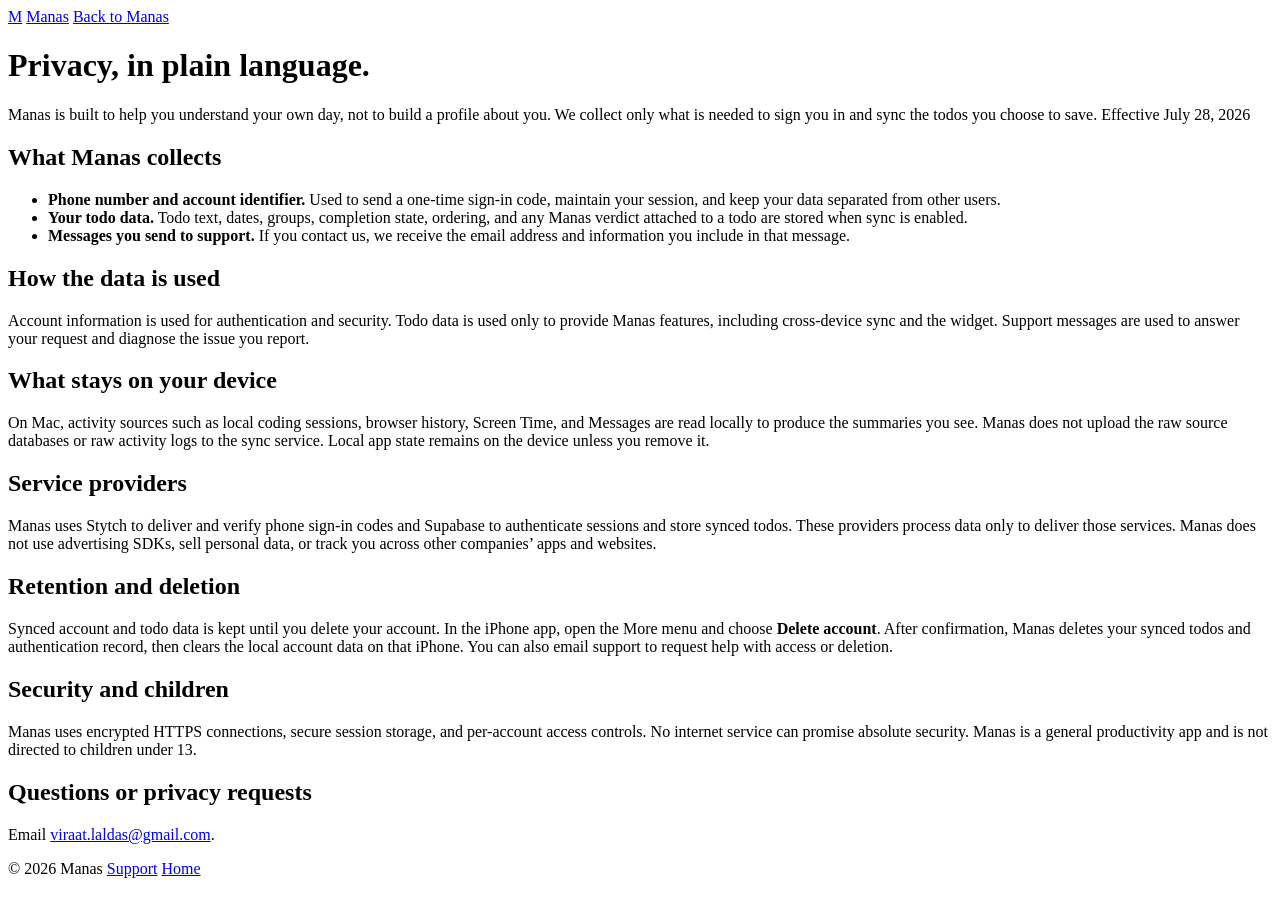
==== site/privacy/index.html @ 41608bca "Prepare Manas iOS 1.0 for App Store review" ====
<!doctype html>
<html lang="en">
<head>
  <meta charset="utf-8">
  <meta name="viewport" content="width=device-width, initial-scale=1">
  <title>Privacy Policy · Manas</title>
  <meta name="description" content="How Manas handles account, todo, and device data.">
  <link rel="stylesheet" href="/legal.css">
</head>
<body>
  <div class="wrap">
    <header>
      <a class="mark" href="/" aria-label="Manas home">M</a>
      <a class="brand" href="/">Manas</a>
      <a class="back" href="/">Back to Manas</a>
    </header>

    <main>
      <h1>Privacy, in plain language.</h1>
      <p class="lede">
        Manas is built to help you understand your own day, not to build a profile
        about you. We collect only what is needed to sign you in and sync the todos
        you choose to save.
        <span class="updated">Effective July 28, 2026</span>
      </p>

      <section>
        <h2>What Manas collects</h2>
        <ul>
          <li><strong>Phone number and account identifier.</strong> Used to send a one-time sign-in code, maintain your session, and keep your data separated from other users.</li>
          <li><strong>Your todo data.</strong> Todo text, dates, groups, completion state, ordering, and any Manas verdict attached to a todo are stored when sync is enabled.</li>
          <li><strong>Messages you send to support.</strong> If you contact us, we receive the email address and information you include in that message.</li>
        </ul>
      </section>

      <section>
        <h2>How the data is used</h2>
        <p>
          Account information is used for authentication and security. Todo data is
          used only to provide Manas features, including cross-device sync and the
          widget. Support messages are used to answer your request and diagnose the
          issue you report.
        </p>
      </section>

      <section>
        <h2>What stays on your device</h2>
        <p>
          On Mac, activity sources such as local coding sessions, browser history,
          Screen Time, and Messages are read locally to produce the summaries you see.
          Manas does not upload the raw source databases or raw activity logs to the
          sync service. Local app state remains on the device unless you remove it.
        </p>
      </section>

      <section>
        <h2>Service providers</h2>
        <p>
          Manas uses Stytch to deliver and verify phone sign-in codes and Supabase to
          authenticate sessions and store synced todos. These providers process data
          only to deliver those services. Manas does not use advertising SDKs, sell
          personal data, or track you across other companies’ apps and websites.
        </p>
      </section>

      <section>
        <h2>Retention and deletion</h2>
        <p>
          Synced account and todo data is kept until you delete your account. In the
          iPhone app, open the More menu and choose <strong>Delete account</strong>.
          After confirmation, Manas deletes your synced todos and authentication
          record, then clears the local account data on that iPhone. You can also
          email support to request help with access or deletion.
        </p>
      </section>

      <section>
        <h2>Security and children</h2>
        <p>
          Manas uses encrypted HTTPS connections, secure session storage, and
          per-account access controls. No internet service can promise absolute
          security. Manas is a general productivity app and is not directed to
          children under 13.
        </p>
      </section>

      <section class="contact">
        <h2>Questions or privacy requests</h2>
        <p>Email <a href="mailto:viraat.laldas@gmail.com">viraat.laldas@gmail.com</a>.</p>
      </section>
    </main>

    <footer>
      <span>© 2026 Manas</span>
      <a href="/support/">Support</a>
      <a href="/">Home</a>
    </footer>
  </div>
</body>
</html>
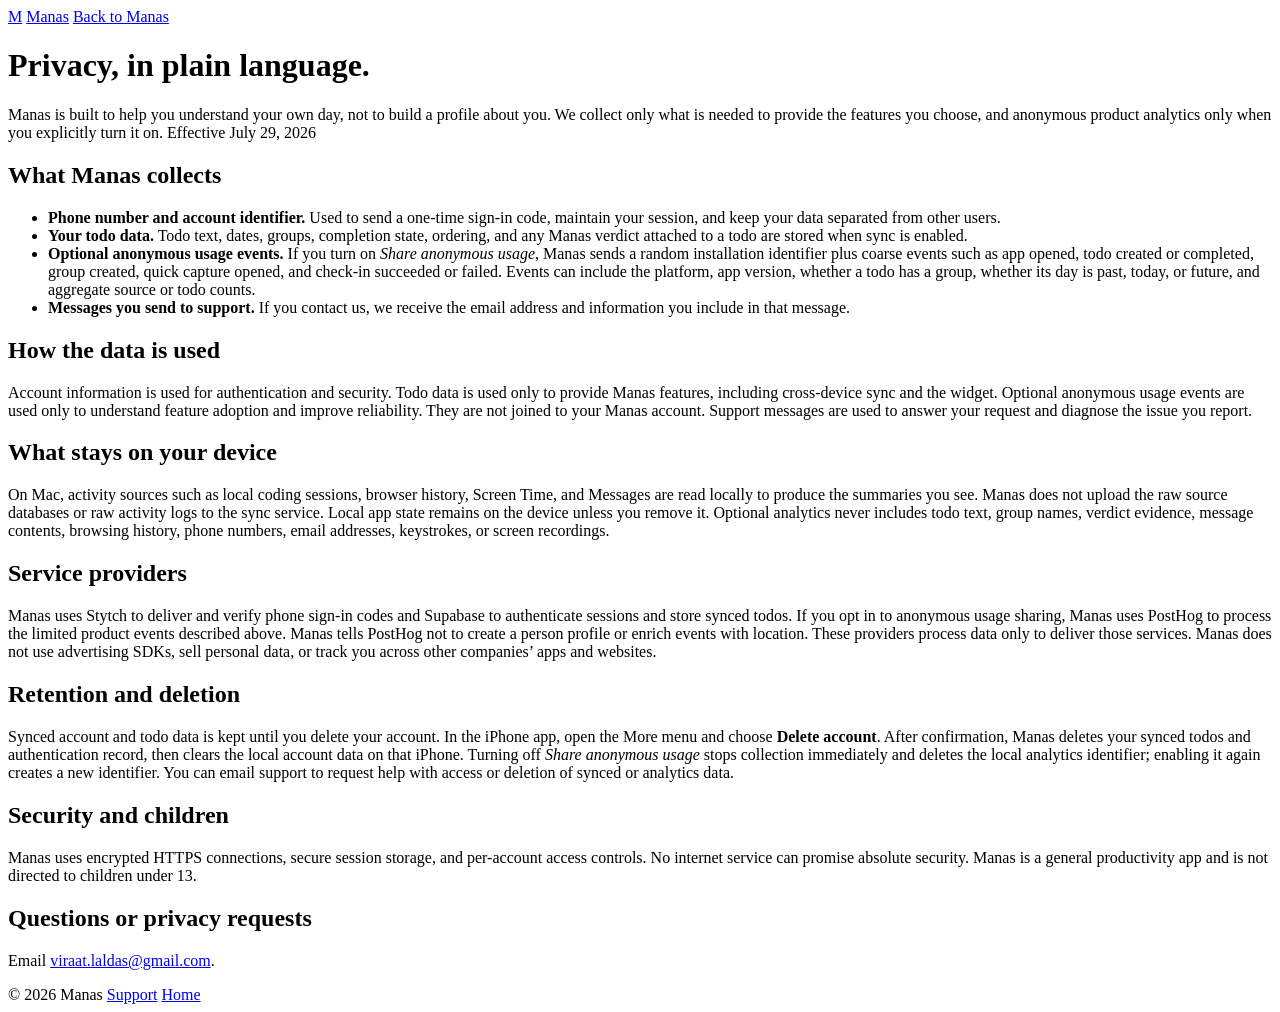
==== commit b19e231e: "Add opt-in analytics and publish Manas 0.2.7" ====
--- a/site/privacy/index.html
+++ b/site/privacy/index.html
@@ -4,7 +4,7 @@
   <meta charset="utf-8">
   <meta name="viewport" content="width=device-width, initial-scale=1">
   <title>Privacy Policy · Manas</title>
-  <meta name="description" content="How Manas handles account, todo, and device data.">
+  <meta name="description" content="How Manas handles account, todo, device, and optional usage data.">
   <link rel="stylesheet" href="/legal.css">
 </head>
 <body>
@@ -19,9 +19,9 @@
       <h1>Privacy, in plain language.</h1>
       <p class="lede">
         Manas is built to help you understand your own day, not to build a profile
-        about you. We collect only what is needed to sign you in and sync the todos
-        you choose to save.
-        <span class="updated">Effective July 28, 2026</span>
+        about you. We collect only what is needed to provide the features you choose,
+        and anonymous product analytics only when you explicitly turn it on.
+        <span class="updated">Effective July 29, 2026</span>
       </p>
 
       <section>
@@ -29,6 +29,7 @@
         <ul>
           <li><strong>Phone number and account identifier.</strong> Used to send a one-time sign-in code, maintain your session, and keep your data separated from other users.</li>
           <li><strong>Your todo data.</strong> Todo text, dates, groups, completion state, ordering, and any Manas verdict attached to a todo are stored when sync is enabled.</li>
+          <li><strong>Optional anonymous usage events.</strong> If you turn on <em>Share anonymous usage</em>, Manas sends a random installation identifier plus coarse events such as app opened, todo created or completed, group created, quick capture opened, and check-in succeeded or failed. Events can include the platform, app version, whether a todo has a group, whether its day is past, today, or future, and aggregate source or todo counts.</li>
           <li><strong>Messages you send to support.</strong> If you contact us, we receive the email address and information you include in that message.</li>
         </ul>
       </section>
@@ -38,8 +39,10 @@
         <p>
           Account information is used for authentication and security. Todo data is
           used only to provide Manas features, including cross-device sync and the
-          widget. Support messages are used to answer your request and diagnose the
-          issue you report.
+          widget. Optional anonymous usage events are used only to understand feature
+          adoption and improve reliability. They are not joined to your Manas account.
+          Support messages are used to answer your request and diagnose the issue you
+          report.
         </p>
       </section>
 
@@ -50,6 +53,9 @@
           Screen Time, and Messages are read locally to produce the summaries you see.
           Manas does not upload the raw source databases or raw activity logs to the
           sync service. Local app state remains on the device unless you remove it.
+          Optional analytics never includes todo text, group names, verdict evidence,
+          message contents, browsing history, phone numbers, email addresses,
+          keystrokes, or screen recordings.
         </p>
       </section>
 
@@ -57,9 +63,12 @@
         <h2>Service providers</h2>
         <p>
           Manas uses Stytch to deliver and verify phone sign-in codes and Supabase to
-          authenticate sessions and store synced todos. These providers process data
-          only to deliver those services. Manas does not use advertising SDKs, sell
-          personal data, or track you across other companies’ apps and websites.
+          authenticate sessions and store synced todos. If you opt in to anonymous
+          usage sharing, Manas uses PostHog to process the limited product events
+          described above. Manas tells PostHog not to create a person profile or
+          enrich events with location. These providers process data only to deliver
+          those services. Manas does not use advertising SDKs, sell personal data, or
+          track you across other companies’ apps and websites.
         </p>
       </section>
 
@@ -69,8 +78,11 @@
           Synced account and todo data is kept until you delete your account. In the
           iPhone app, open the More menu and choose <strong>Delete account</strong>.
           After confirmation, Manas deletes your synced todos and authentication
-          record, then clears the local account data on that iPhone. You can also
-          email support to request help with access or deletion.
+          record, then clears the local account data on that iPhone. Turning off
+          <em>Share anonymous usage</em> stops collection immediately and deletes the
+          local analytics identifier; enabling it again creates a new identifier.
+          You can email support to request help with access or deletion of synced or
+          analytics data.
         </p>
       </section>
 
